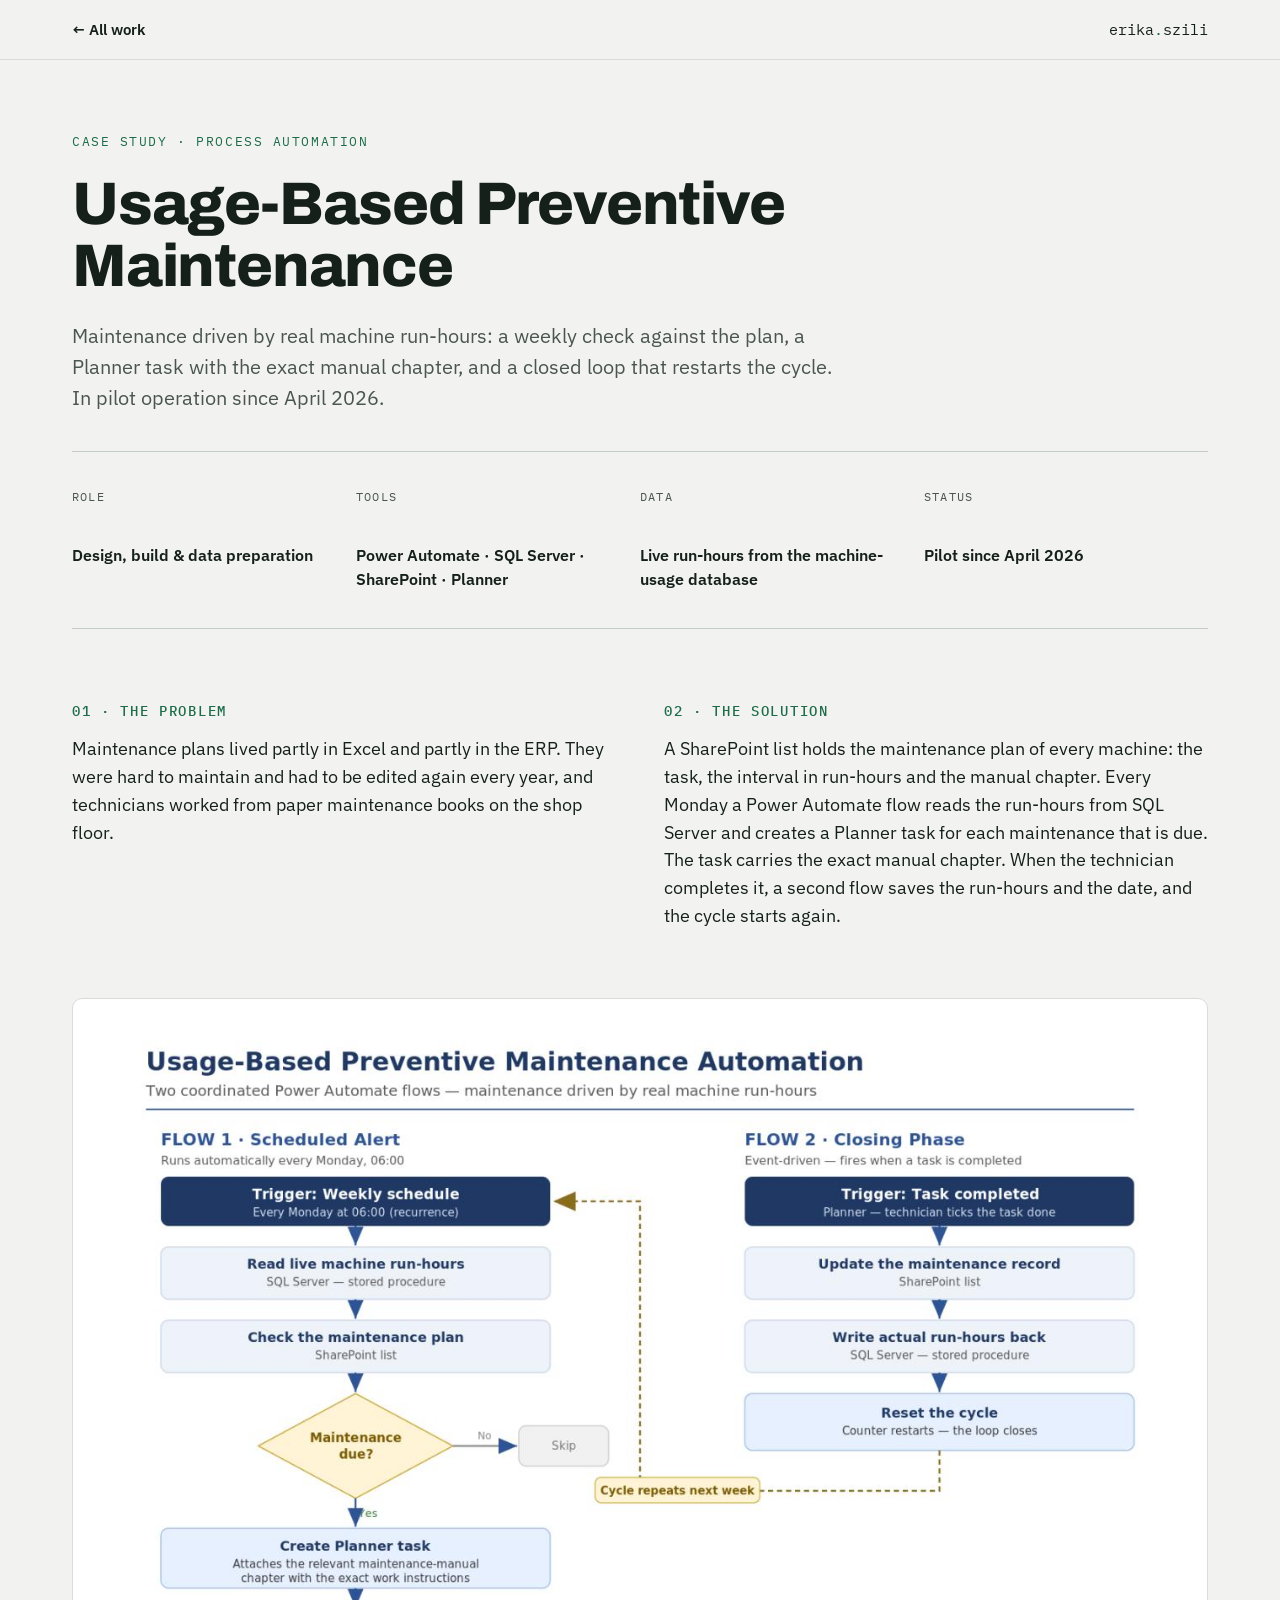
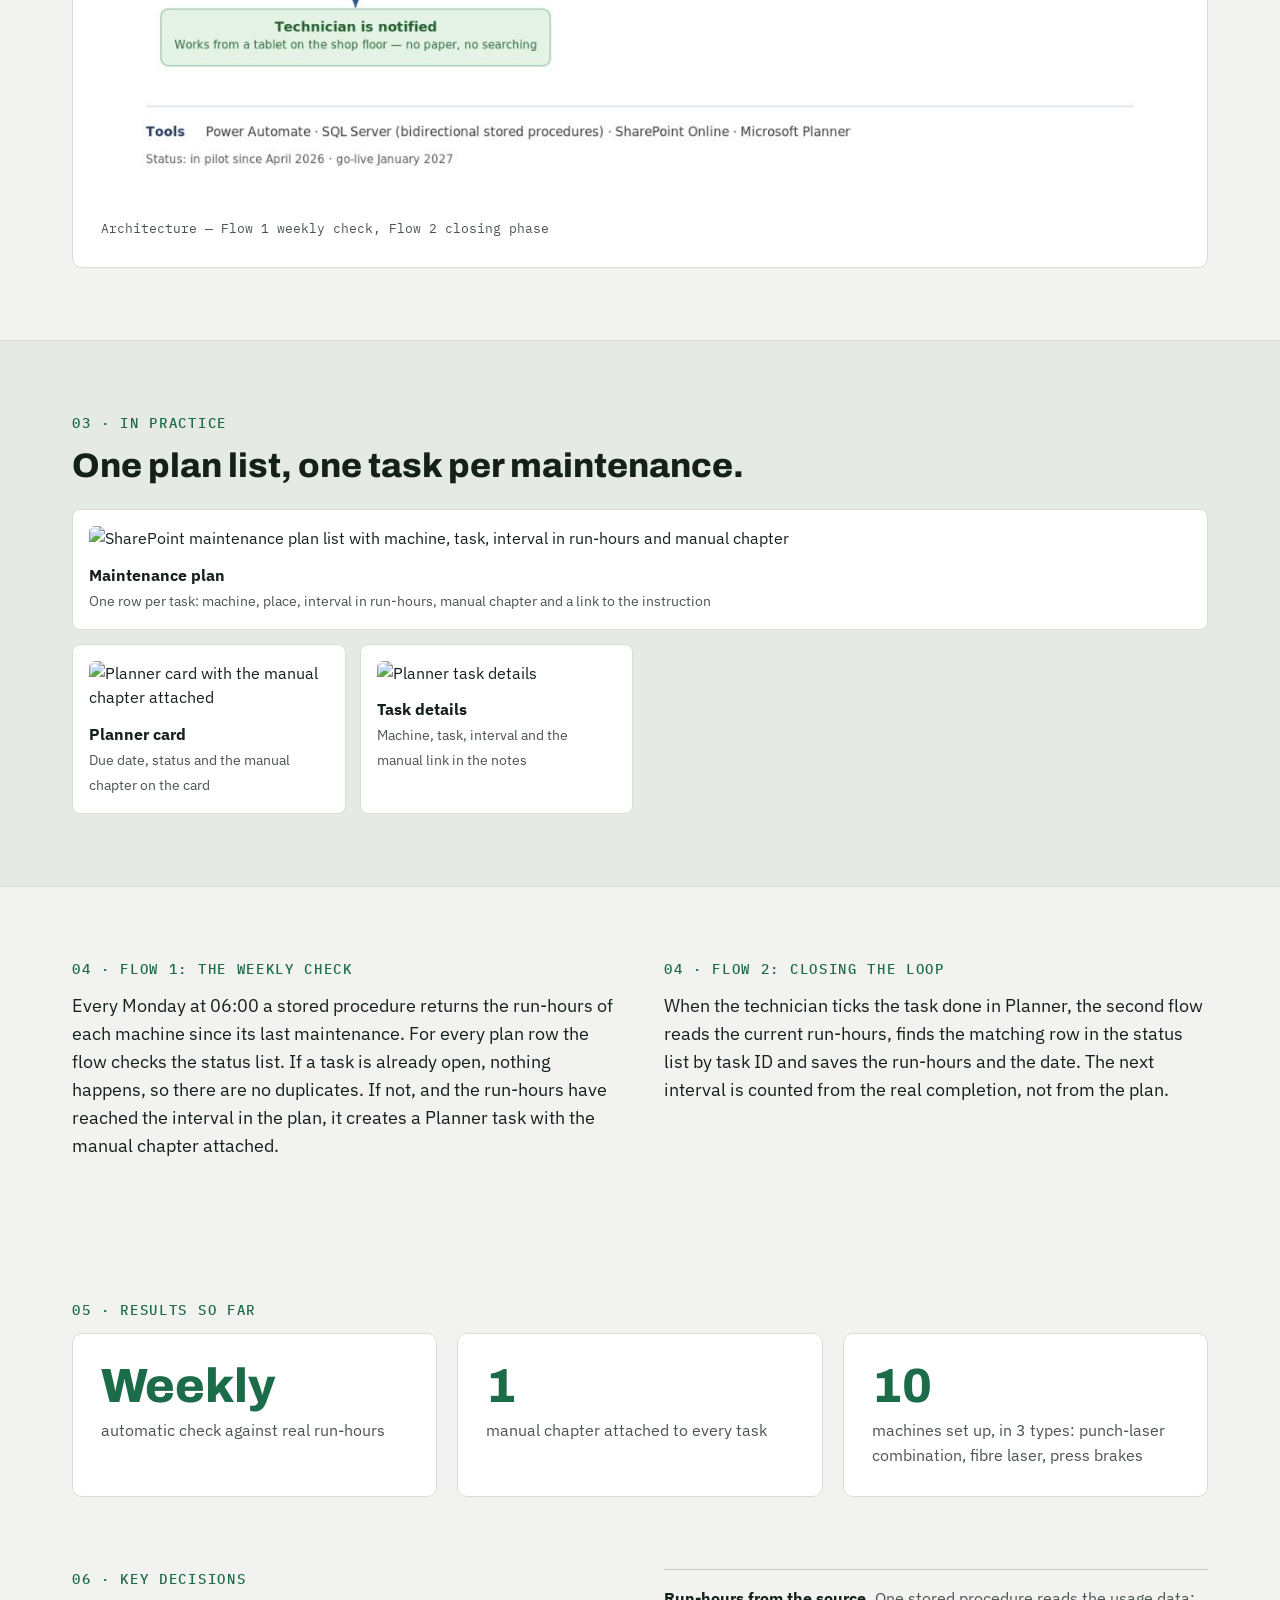
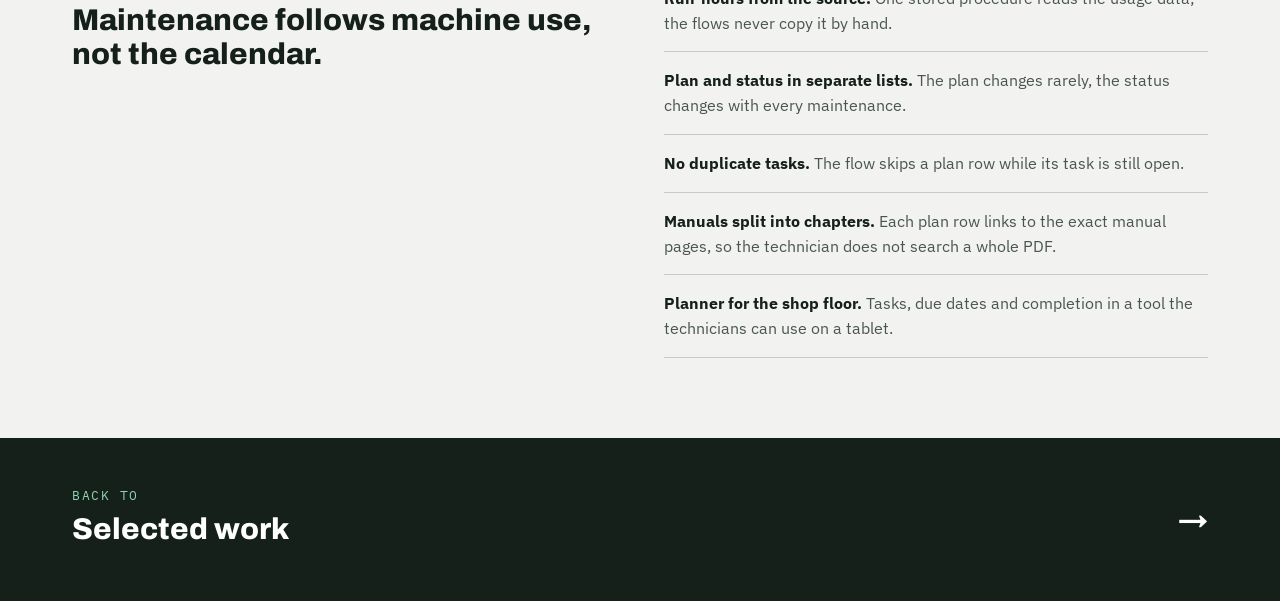
==== maintenance.html @ ba459b0c "Add files via upload" ====
<!doctype html>
<html lang="en">
<head>
<meta charset="utf-8">
<meta name="viewport" content="width=device-width, initial-scale=1">
<title>Usage-Based Preventive Maintenance – Erika Szili</title>
<meta name="description" content="Case study: two Power Automate flows that create maintenance tasks from real machine run-hours, with the exact manual chapter attached, in pilot operation since April 2026.">
<link rel="preconnect" href="https://fonts.googleapis.com">
<link rel="preconnect" href="https://fonts.gstatic.com" crossorigin>
<link href="https://fonts.googleapis.com/css2?family=Archivo:wght@600;800&family=IBM+Plex+Mono:wght@500&family=IBM+Plex+Sans:wght@400;500;600&display=swap" rel="stylesheet">
<link rel="stylesheet" href="style.css">
</head>
<body>

<header class="top">
<div class="wrap">
<a href="index.html#work" class="logo" style="font-family:'IBM Plex Sans',sans-serif;font-weight:600">← All work</a>
<a href="index.html" class="logo">erika<span>.</span>szili</a>
</div>
</header>

<main>
<div class="wrap">
<section class="cs-hero">
<div class="eyebrow">Case study · Process automation</div>
<h1>Usage-Based Preventive Maintenance</h1>
<p class="lead">Maintenance driven by real machine run-hours: a weekly check against the plan, a Planner task with the exact manual chapter, and a closed loop that restarts the cycle. In pilot operation since April 2026.</p>
<div class="facts">
<div><div class="k">Role</div><div class="v">Design, build &amp; data preparation</div></div>
<div><div class="k">Tools</div><div class="v">Power Automate · SQL Server · SharePoint · Planner</div></div>
<div><div class="k">Data</div><div class="v">Live run-hours from the machine-usage database</div></div>
<div><div class="k">Status</div><div class="v">Pilot since April 2026</div></div>
</div>
</section>

<section class="two">
<div>
<h2 class="label">01 · The problem</h2>
<p class="big">Maintenance plans lived partly in Excel and partly in the ERP. They were hard to maintain and had to be edited again every year, and technicians worked from paper maintenance books on the shop floor.</p>
</div>
<div>
<h2 class="label">02 · The solution</h2>
<p class="big">A SharePoint list holds the maintenance plan of every machine: the task, the interval in run-hours and the manual chapter. Every Monday a Power Automate flow reads the run-hours from SQL Server and creates a Planner task for each maintenance that is due. The task carries the exact manual chapter. When the technician completes it, a second flow saves the run-hours and the date, and the cycle starts again.</p>
</div>
</section>

<figure class="diagram">
<img src="assets/maintenance-flow.png" alt="Two flows: a weekly scheduled check that creates Planner tasks, and a closing flow that records the completed maintenance">
<figcaption>Architecture — Flow 1 weekly check, Flow 2 closing phase</figcaption>
</figure>
</div>

<section class="screens">
<div class="wrap">
<h2 class="label">03 · In practice</h2>
<p class="big">One plan list, one task per maintenance.</p>
<div class="grid4">
<div style="grid-column:1/-1"><img src="assets/app-plan.png" alt="SharePoint maintenance plan list with machine, task, interval in run-hours and manual chapter" loading="lazy" style="width:100%;display:block;border-radius:6px;margin-bottom:12px"><b>Maintenance plan</b><span>One row per task: machine, place, interval in run-hours, manual chapter and a link to the instruction</span></div>
<div><img src="assets/app-card.png" alt="Planner card with the manual chapter attached" loading="lazy" style="width:100%;display:block;border-radius:6px;margin-bottom:12px"><b>Planner card</b><span>Due date, status and the manual chapter on the card</span></div>
<div><img src="assets/app-task.png" alt="Planner task details" loading="lazy" style="width:100%;display:block;border-radius:6px;margin-bottom:12px"><b>Task details</b><span>Machine, task, interval and the manual link in the notes</span></div>
</div>
</div>
</section>

<div class="wrap">
<section class="two" style="padding-top:72px">
<div>
<h2 class="label">04 · Flow 1: the weekly check</h2>
<p class="big">Every Monday at 06:00 a stored procedure returns the run-hours of each machine since its last maintenance. For every plan row the flow checks the status list. If a task is already open, nothing happens, so there are no duplicates. If not, and the run-hours have reached the interval in the plan, it creates a Planner task with the manual chapter attached.</p>
</div>
<div>
<h2 class="label">04 · Flow 2: closing the loop</h2>
<p class="big">When the technician ticks the task done in Planner, the second flow reads the current run-hours, finds the matching row in the status list by task ID and saves the run-hours and the date. The next interval is counted from the real completion, not from the plan.</p>
</div>
</section>

<section class="results">
<h2 class="label">05 · Results so far</h2>
<div class="stats">
<div class="stat"><div class="num">Weekly</div><div>automatic check against real run-hours</div></div>
<div class="stat"><div class="num">1</div><div>manual chapter attached to every task</div></div>
<div class="stat"><div class="num">10</div><div>machines set up, in 3 types: punch-laser combination, fibre laser, press brakes</div></div>
</div>
</section>

<section class="decisions">
<div>
<h2 class="label">06 · Key decisions</h2>
<div class="big">Maintenance follows machine use, not the calendar.</div>
</div>
<ul>
<li><b>Run-hours from the source.</b> <span>One stored procedure reads the usage data; the flows never copy it by hand.</span></li>
<li><b>Plan and status in separate lists.</b> <span>The plan changes rarely, the status changes with every maintenance.</span></li>
<li><b>No duplicate tasks.</b> <span>The flow skips a plan row while its task is still open.</span></li>
<li><b>Manuals split into chapters.</b> <span>Each plan row links to the exact manual pages, so the technician does not search a whole PDF.</span></li>
<li><b>Planner for the shop floor.</b> <span>Tasks, due dates and completion in a tool the technicians can use on a tablet.</span></li>
</ul>
</section>
</div>
</main>

<a class="next" href="index.html#work">
<div class="wrap">
<div><div class="eyebrow">Back to</div><div class="t">Selected work</div></div>
<div class="t">→</div>
</div>
</a>

</body>
</html>
---- style.css ----
:root{--accent:#1C6B49;--accent-dark:#124A32;--ink:#15201B;--muted:#4A5550;--bg:#F2F3F0;--line:#D9DDD8;--card:#FFFFFF}
*{box-sizing:border-box}
body{margin:0;background:var(--bg);color:var(--ink);font-family:'IBM Plex Sans','Segoe UI',sans-serif;font-size:16px;line-height:1.55}
a{color:var(--accent)}a:hover{color:var(--accent-dark)}
img{max-width:100%}
.wrap{max-width:1200px;margin:0 auto;padding:0 32px}
.mono{font-family:'IBM Plex Mono',monospace}
.eyebrow{font-family:'IBM Plex Mono',monospace;font-size:13px;letter-spacing:.12em;text-transform:uppercase;color:var(--accent)}
h1,h2,h3{font-family:'Archivo','Arial Narrow',sans-serif;margin:0}
header.top{border-bottom:1px solid var(--line)}
header.top .wrap{padding-top:18px;padding-bottom:18px;display:flex;align-items:center;justify-content:space-between;gap:24px;flex-wrap:wrap}
.logo{font-family:'IBM Plex Mono',monospace;font-size:15px;color:var(--ink);text-decoration:none}
.logo span{color:var(--accent)}
nav{display:flex;align-items:center;gap:28px;flex-wrap:wrap}
nav a{color:var(--ink);text-decoration:none;font-weight:500;display:inline-flex;align-items:center;min-height:44px}
.btn{display:inline-flex;align-items:center;min-height:48px;padding:0 24px;border-radius:6px;font-weight:600;text-decoration:none}
.btn-primary{background:var(--accent);color:#fff}.btn-primary:hover{background:var(--accent-dark);color:#fff}
.btn-ghost{border:1.5px solid var(--ink);color:var(--ink)}
.hero{padding:88px 0 72px;display:grid;grid-template-columns:repeat(auto-fit,minmax(min(340px,100%),1fr));gap:56px;align-items:center}
.hero h1{font-weight:800;font-size:clamp(36px,5vw,56px);line-height:1.04;letter-spacing:-.02em}
.hero p.lead{font-size:19px;color:var(--muted);max-width:560px;margin:0}
.stack{display:flex;flex-direction:column;gap:24px}
.row{display:flex;gap:14px;flex-wrap:wrap}
.panel{background:var(--card);border:1px solid var(--line);border-radius:10px;overflow:hidden}
.panel-head{padding:14px 22px;border-bottom:1px solid var(--line);font-family:'IBM Plex Mono',monospace;font-size:12px;letter-spacing:.1em;text-transform:uppercase;color:var(--muted)}
.skill{display:grid;grid-template-columns:56px 1fr;gap:16px;padding:22px;border-bottom:1px solid #E6E9E5}
.skill:last-of-type{border-bottom:0}
.skill .n{font-family:'IBM Plex Mono',monospace;font-size:22px;color:var(--accent)}
.skill h3{font-weight:600;font-size:20px}
.skill p{margin:4px 0 0;color:var(--muted);font-size:15px}
.certs{padding:14px 22px;background:var(--ink);color:#E8ECE8;display:flex;gap:18px;flex-wrap:wrap;font-family:'IBM Plex Mono',monospace;font-size:13px}
section.work{padding:24px 0 96px}
.work-head{border-top:2px solid var(--ink);padding-top:28px;margin-bottom:32px}
.work-head h2{font-weight:800;font-size:40px;letter-spacing:-.01em}
.cards{display:grid;grid-template-columns:repeat(auto-fit,minmax(min(340px,100%),1fr));gap:28px}
.card{display:flex;flex-direction:column;background:var(--card);border:1px solid var(--line);border-radius:10px;overflow:hidden;color:var(--ink);text-decoration:none}
a.card:hover{border-color:var(--accent)}
.card .thumb{background:#EEF1EC;padding:20px;border-bottom:1px solid var(--line)}
.card .thumb img{width:100%;display:block;border-radius:4px}
.card .body{padding:24px;display:flex;flex-direction:column;gap:12px}
.card .meta{display:flex;justify-content:space-between;gap:12px;flex-wrap:wrap;font-family:'IBM Plex Mono',monospace;font-size:12px;letter-spacing:.08em;text-transform:uppercase}
.card .meta .cat{color:var(--accent)}
.tag{color:#6B4A00;background:#F6E7C6;padding:2px 8px;border-radius:4px}
.card h3{font-weight:800;font-size:26px;line-height:1.15}
.card p{margin:0;color:var(--muted)}
.card .stackline{font-family:'IBM Plex Mono',monospace;font-size:13px;color:var(--muted)}
.card .cta{font-weight:600;color:var(--accent)}
.card .soon{font-weight:600;color:var(--muted)}
.about{background:var(--ink);color:#E8ECE8}
.about .wrap{padding-top:80px;padding-bottom:80px;display:grid;grid-template-columns:repeat(auto-fit,minmax(min(320px,100%),1fr));gap:48px}
.about .eyebrow{color:#8FD3AE}
.about h2{font-weight:800;font-size:36px;line-height:1.1;color:#fff;margin-top:16px}
.about p{margin:0 0 16px;font-size:17px;color:#C9D1CC}
footer.contact .wrap{padding-top:56px;padding-bottom:56px;display:flex;justify-content:space-between;align-items:center;gap:24px;flex-wrap:wrap}
footer.contact .big{font-family:'Archivo',sans-serif;font-weight:800;font-size:28px}
footer.contact .links{display:flex;gap:24px;flex-wrap:wrap;font-weight:600}
/* case study */
.cs-hero{padding:72px 0 40px;display:flex;flex-direction:column;gap:22px}
.cs-hero h1{font-weight:800;font-size:clamp(36px,5vw,60px);line-height:1.03;letter-spacing:-.02em;max-width:900px}
.cs-hero p.lead{font-size:20px;color:var(--muted);max-width:760px;margin:0}
.facts{display:grid;grid-template-columns:repeat(auto-fit,minmax(200px,1fr));margin-top:16px;border-top:1px solid #C5CBC5;border-bottom:1px solid #C5CBC5}
.facts div{padding:18px 20px 18px 0}
.facts .k{font-family:'IBM Plex Mono',monospace;font-size:12px;letter-spacing:.1em;text-transform:uppercase;color:var(--muted)}
.facts .v{font-weight:600}
.two{padding:32px 0 56px;display:grid;grid-template-columns:repeat(auto-fit,minmax(min(320px,100%),1fr));gap:48px}
.two p{margin:0 0 12px}
.two p.big{font-size:18px}
h2.label{font-family:'IBM Plex Mono',monospace;font-weight:500;font-size:14px;letter-spacing:.12em;text-transform:uppercase;color:var(--accent);margin-bottom:12px}
figure.diagram{margin:0 0 72px;background:#fff;border:1px solid var(--line);border-radius:10px;padding:28px}
figure.diagram img{width:100%;display:block}
figure.diagram figcaption{margin-top:14px;font-family:'IBM Plex Mono',monospace;font-size:13px;color:var(--muted)}
.screens{background:#E6EAE5;border-top:1px solid var(--line);border-bottom:1px solid var(--line)}
.screens .wrap{padding-top:72px;padding-bottom:72px}
.screens .big{font-family:'Archivo',sans-serif;font-weight:800;font-size:34px;line-height:1.12;margin:0 0 24px;max-width:700px}
.grid4{display:grid;grid-template-columns:repeat(auto-fit,minmax(220px,1fr));gap:14px}
.grid4 div{background:#fff;border:1px solid var(--line);border-radius:8px;padding:16px}
.grid4 b{display:block}
.grid4 span{font-size:14px;color:var(--muted)}
.results{padding:72px 0}
.stats{display:grid;grid-template-columns:repeat(auto-fit,minmax(240px,1fr));gap:20px}
.stat{background:#fff;border:1px solid var(--line);border-radius:10px;padding:28px}
.stat .num{font-family:'Archivo',sans-serif;font-weight:800;font-size:48px;line-height:1;color:var(--accent)}
.stat div:last-child{color:var(--muted);margin-top:8px}
.decisions{padding:0 0 80px;display:grid;grid-template-columns:repeat(auto-fit,minmax(min(320px,100%),1fr));gap:48px}
.decisions .big{font-family:'Archivo',sans-serif;font-weight:800;font-size:30px;line-height:1.15}
.decisions li{list-style:none;padding:16px 0;border-top:1px solid #C5CBC5}
.decisions li:last-child{border-bottom:1px solid #C5CBC5}
.decisions ul{margin:0;padding:0}
.decisions li span{color:var(--muted)}
a.next{display:block;background:var(--ink);color:#fff;text-decoration:none}
a.next .wrap{padding-top:48px;padding-bottom:48px;display:flex;justify-content:space-between;align-items:center;gap:24px;flex-wrap:wrap}
a.next .eyebrow{color:#8FD3AE}
a.next .t{font-family:'Archivo',sans-serif;font-weight:800;font-size:30px}
@media (max-width:600px){.wrap{padding:0 20px}.hero{padding:56px 0 48px}}
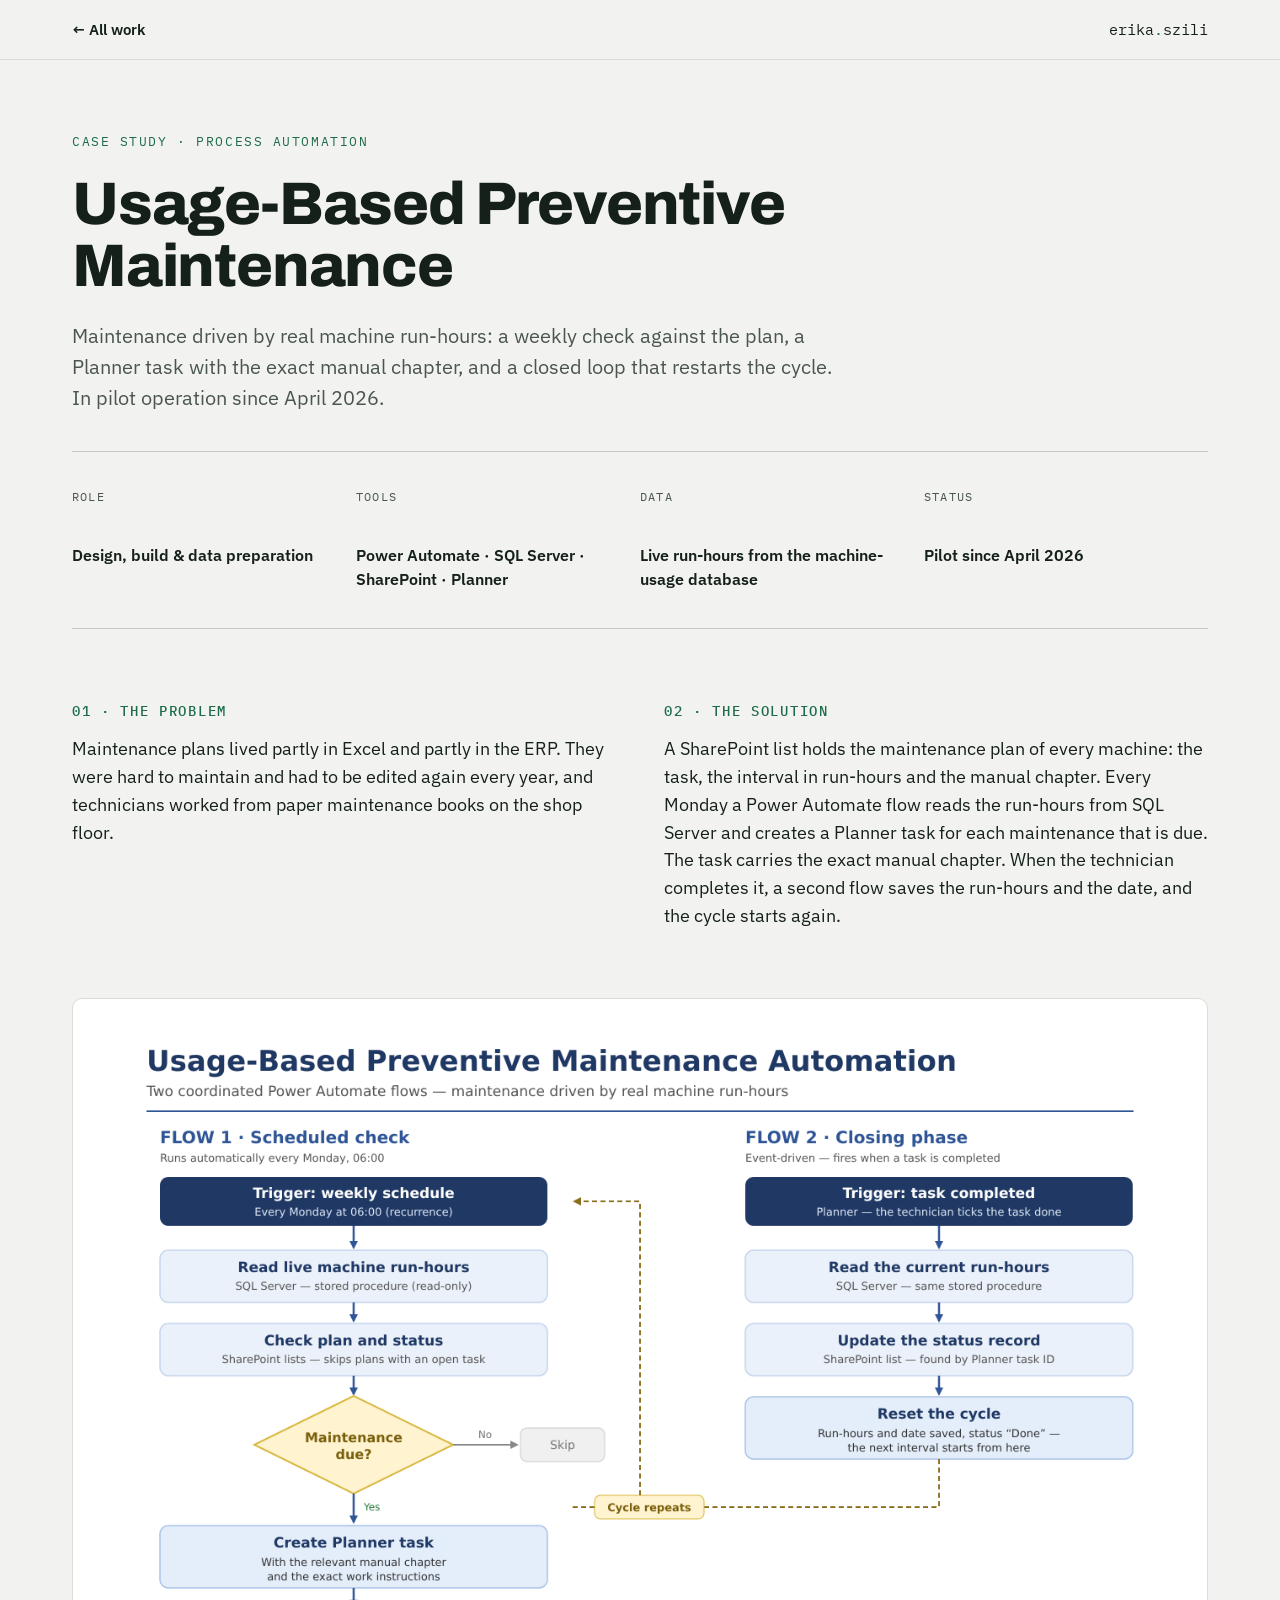
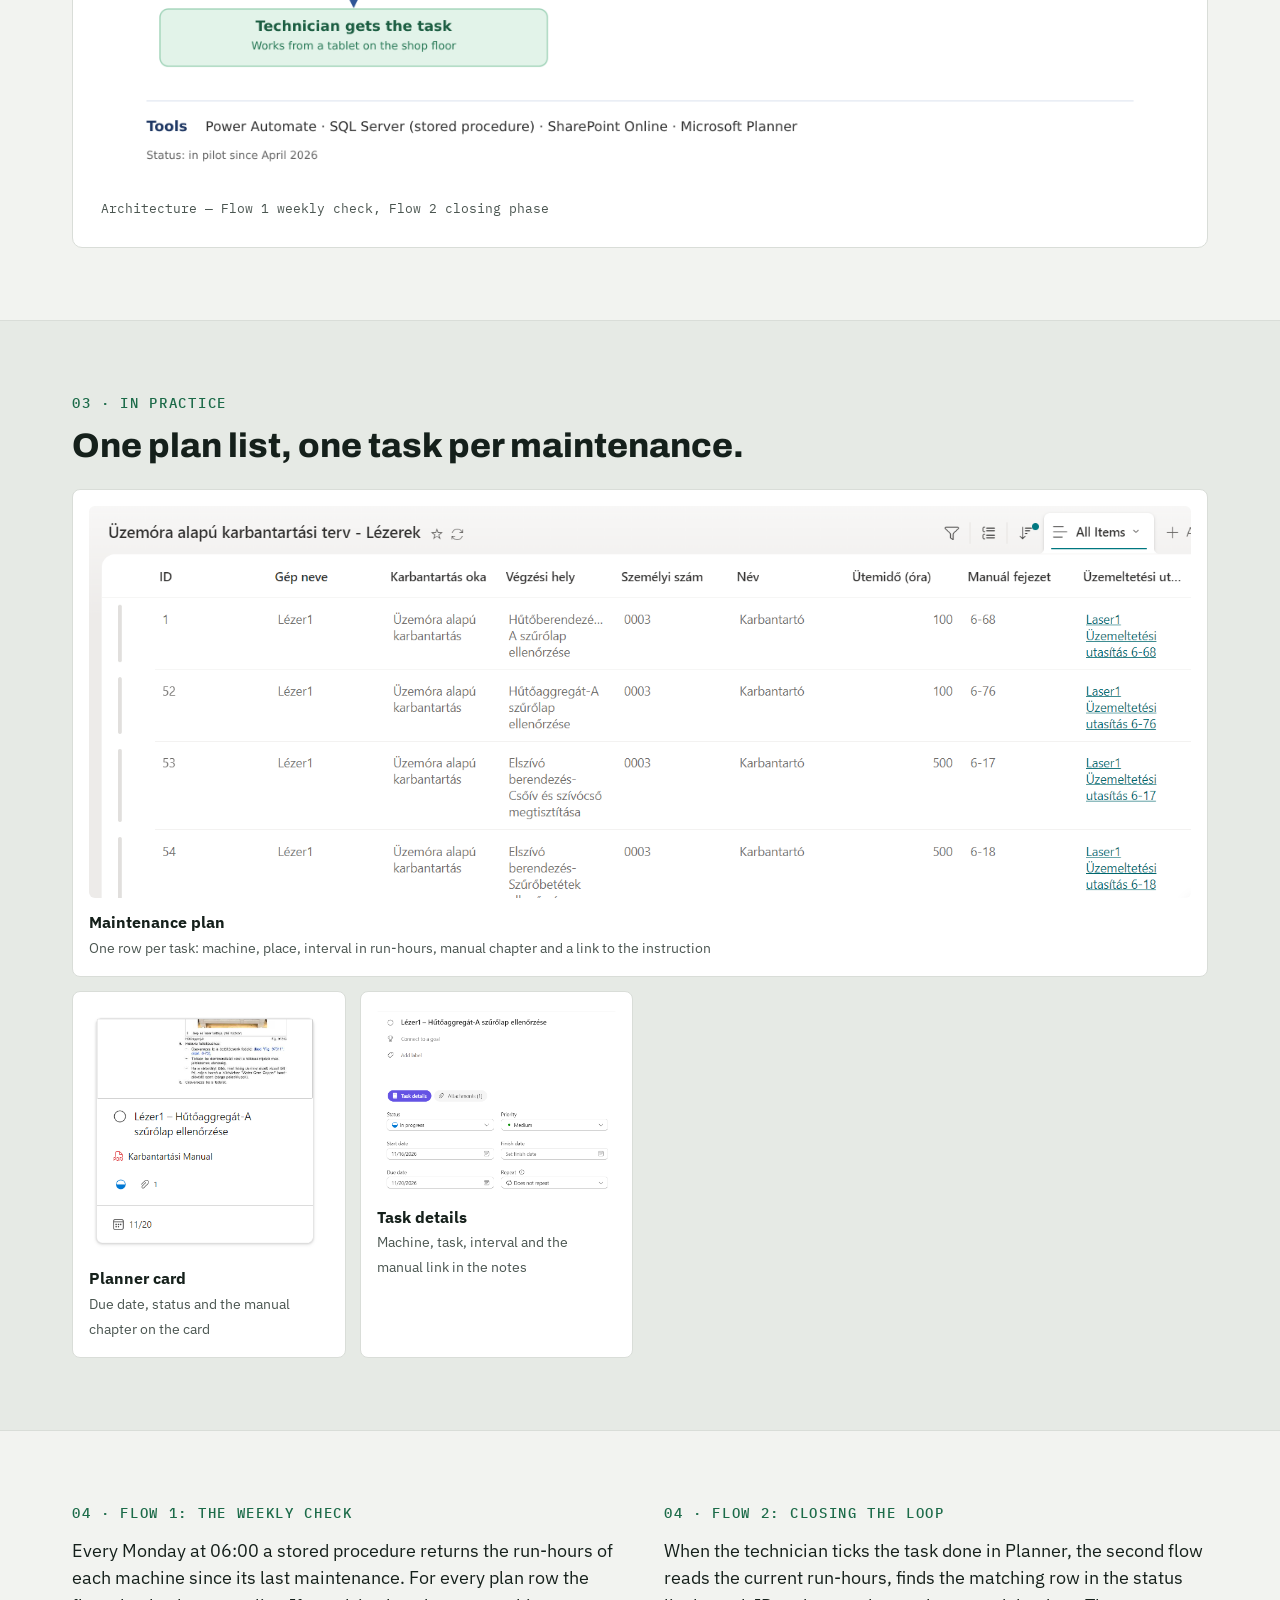
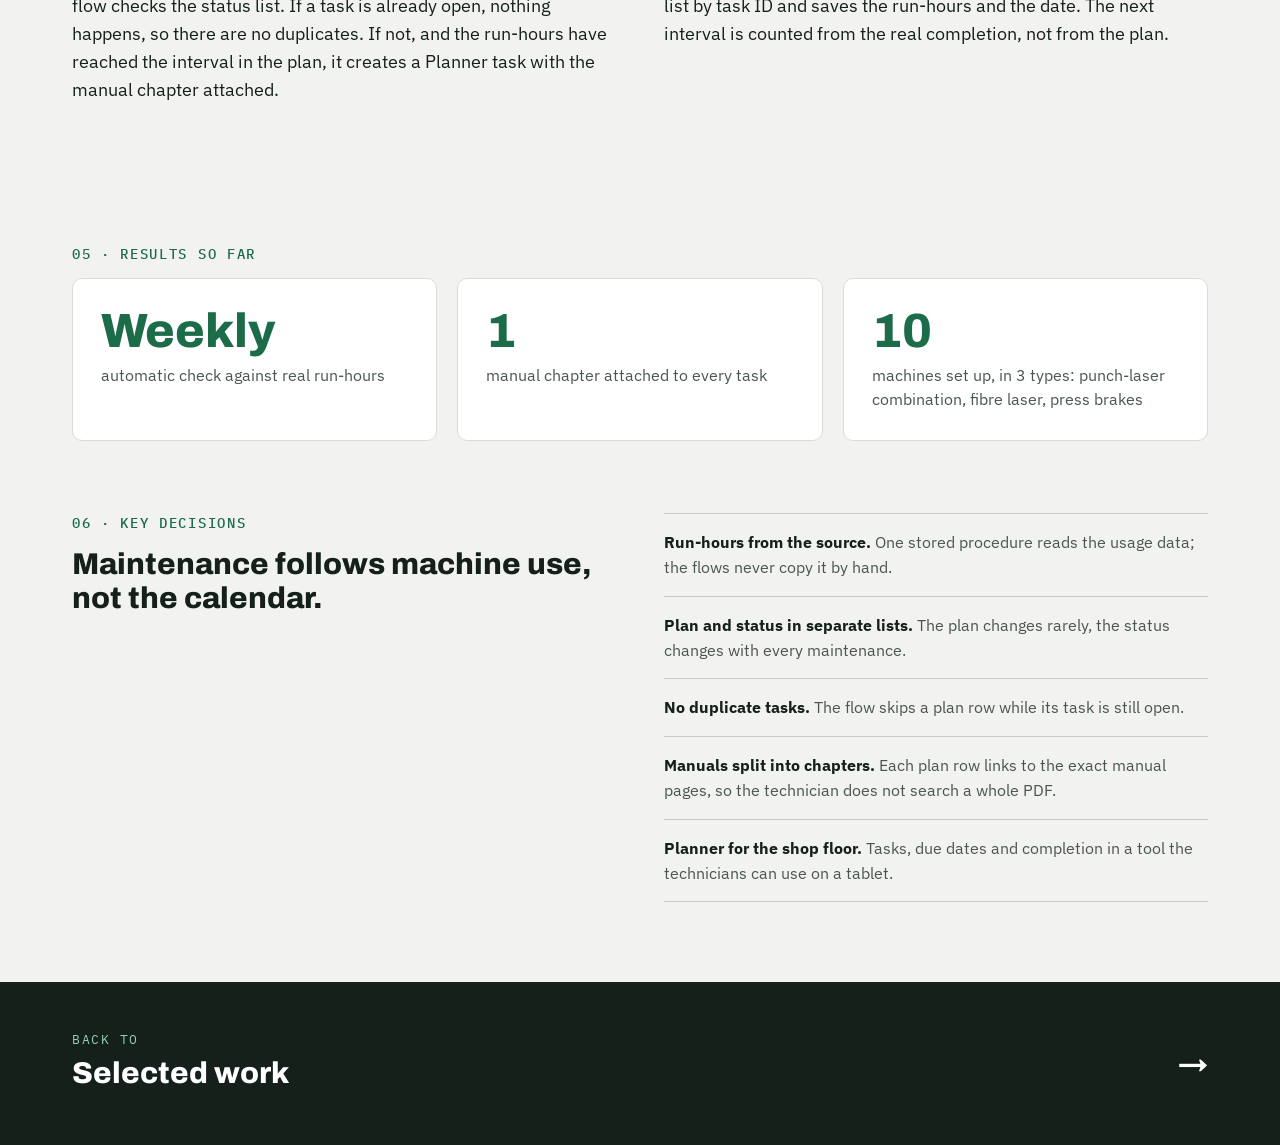
==== commit f89562b1: "Update title for maintenance HTML page" ====
--- a/maintenance.html
+++ b/maintenance.html
@@ -3,7 +3,7 @@
 <head>
 <meta charset="utf-8">
 <meta name="viewport" content="width=device-width, initial-scale=1">
-<title>Usage-Based Preventive Maintenance – Erika Szili</title>
+<title>Usage-Based Preventive Machine Maintenance – Erika Szili</title>
 <meta name="description" content="Case study: two Power Automate flows that create maintenance tasks from real machine run-hours, with the exact manual chapter attached, in pilot operation since April 2026.">
 <link rel="preconnect" href="https://fonts.googleapis.com">
 <link rel="preconnect" href="https://fonts.gstatic.com" crossorigin>
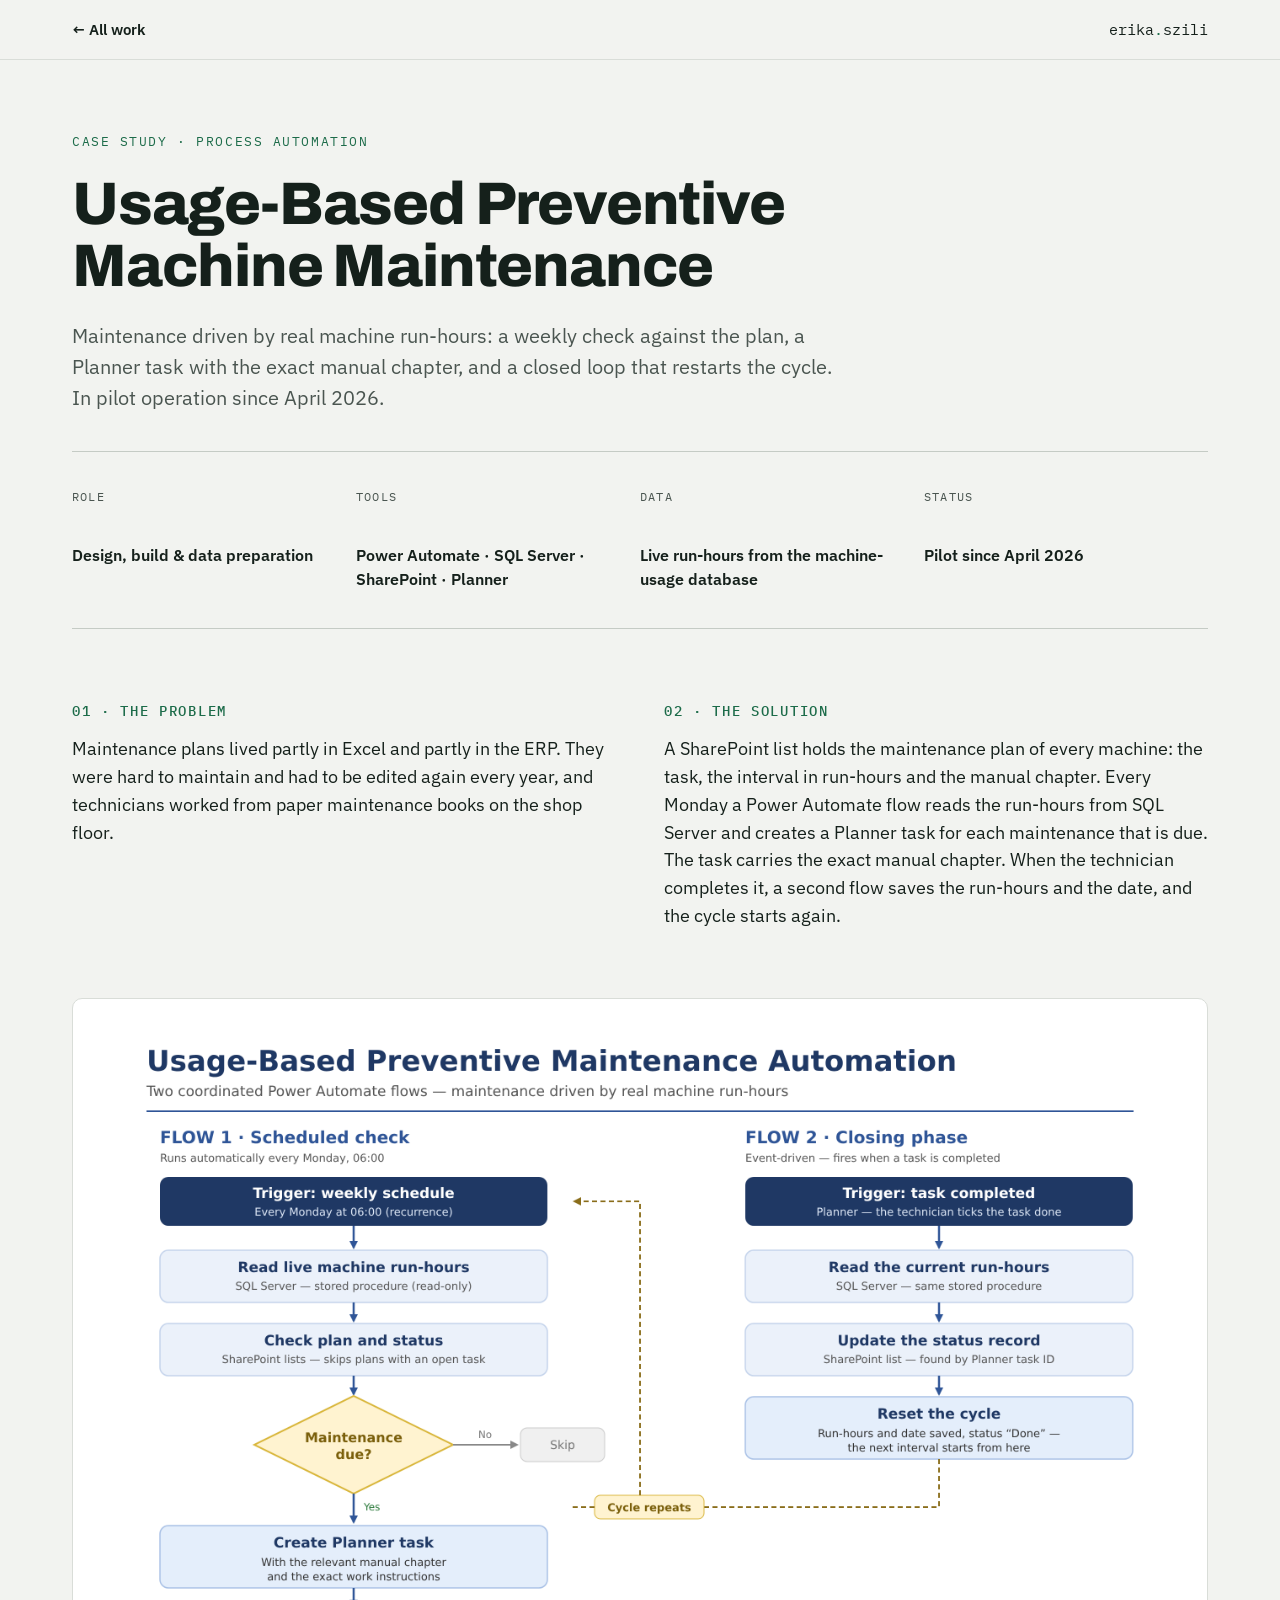
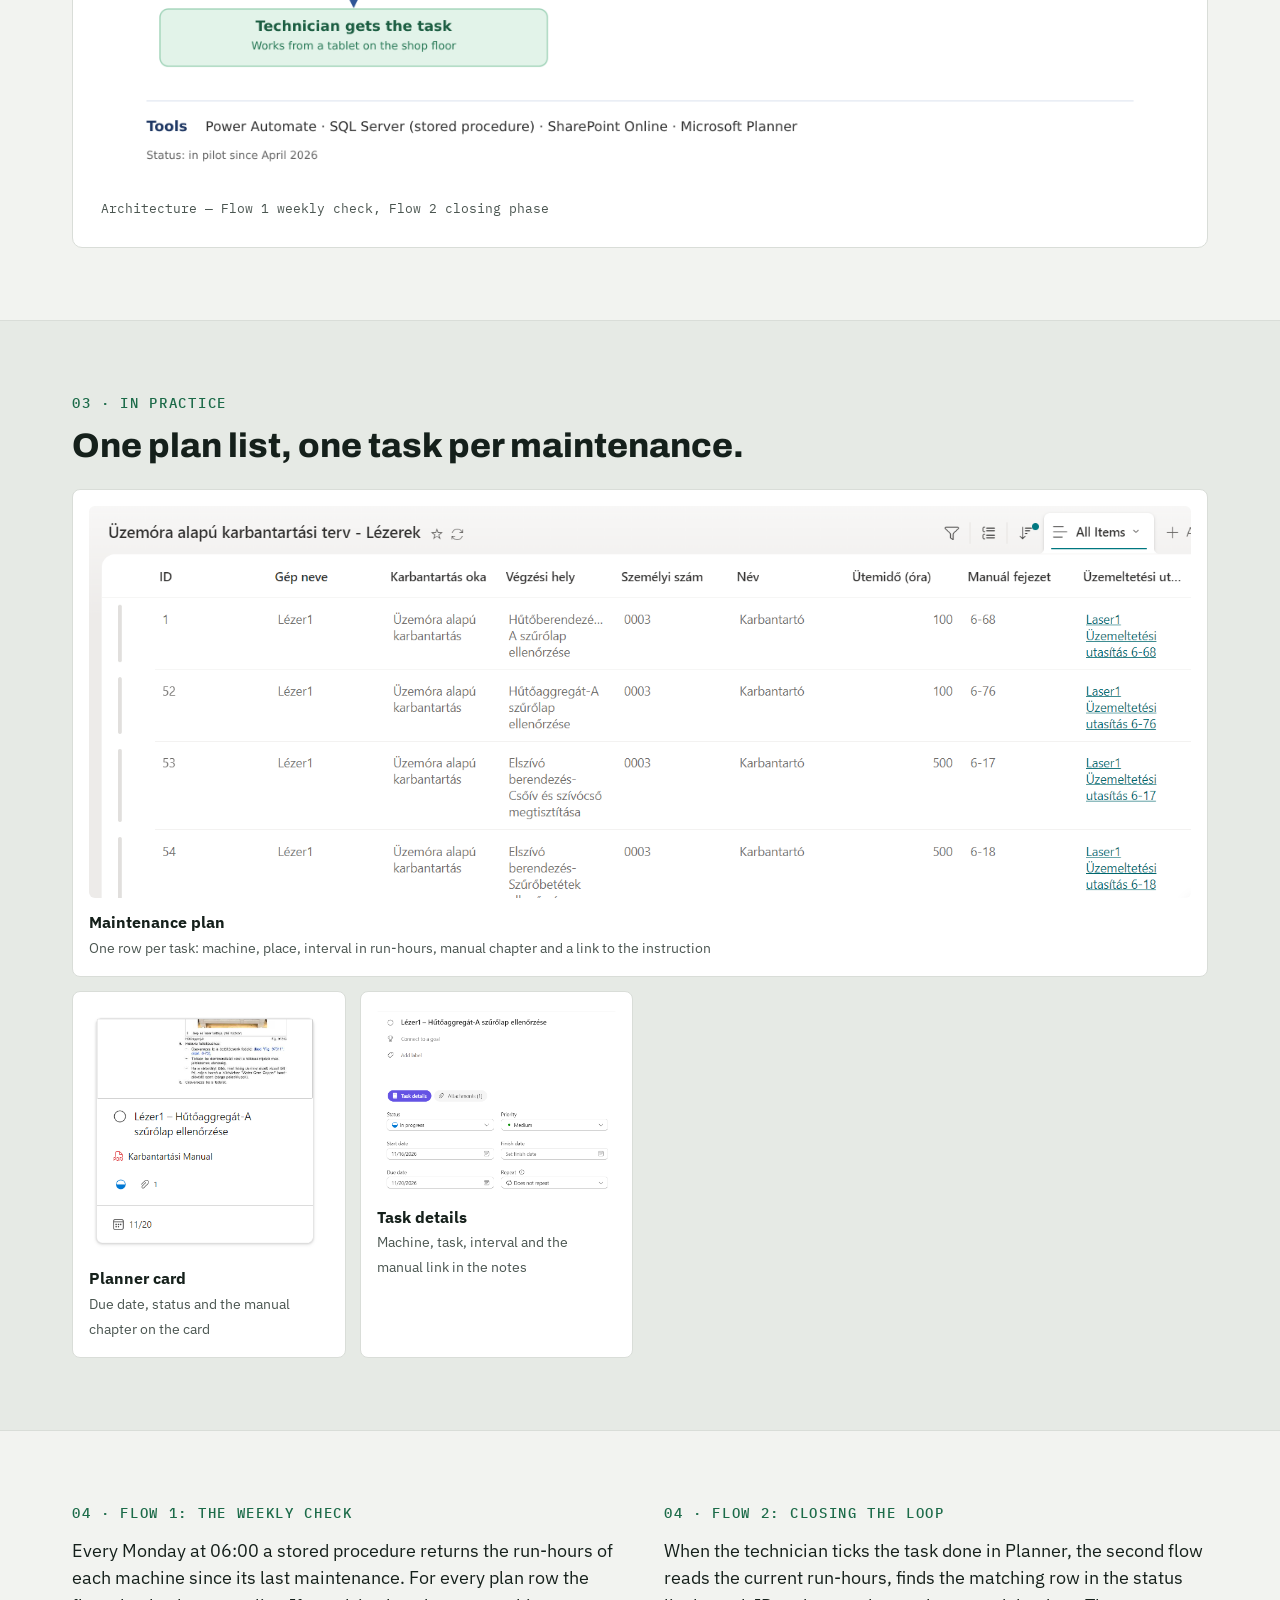
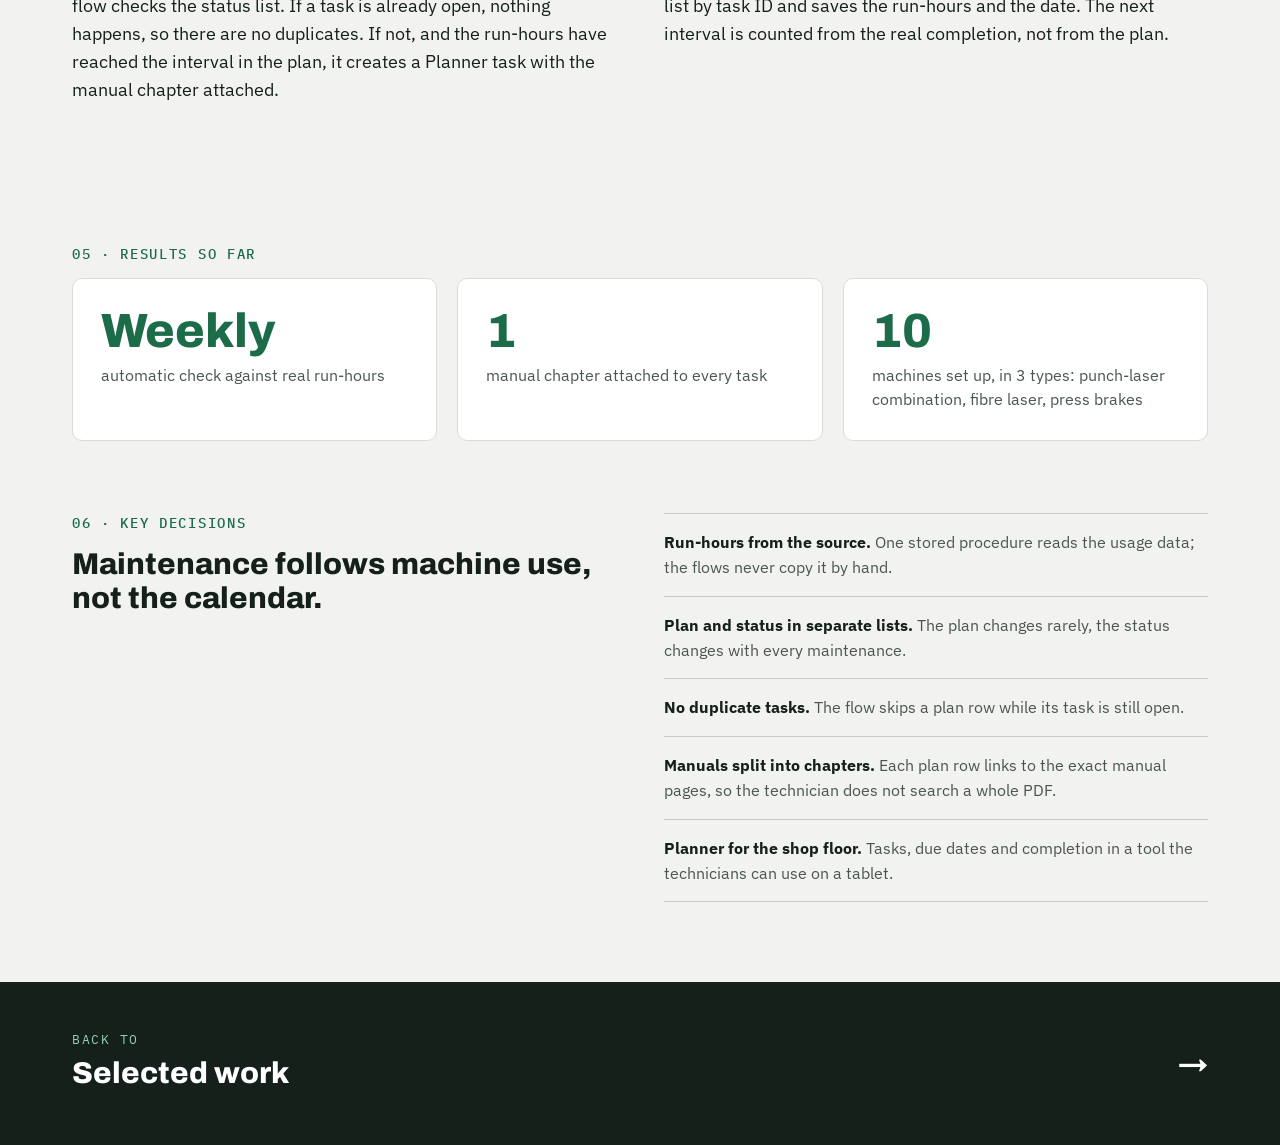
==== commit 904572d3: "Update heading for maintenance section" ====
--- a/maintenance.html
+++ b/maintenance.html
@@ -23,7 +23,7 @@
 <div class="wrap">
 <section class="cs-hero">
 <div class="eyebrow">Case study · Process automation</div>
-<h1>Usage-Based Preventive Maintenance</h1>
+<h1>Usage-Based Preventive Machine Maintenance</h1>
 <p class="lead">Maintenance driven by real machine run-hours: a weekly check against the plan, a Planner task with the exact manual chapter, and a closed loop that restarts the cycle. In pilot operation since April 2026.</p>
 <div class="facts">
 <div><div class="k">Role</div><div class="v">Design, build &amp; data preparation</div></div>
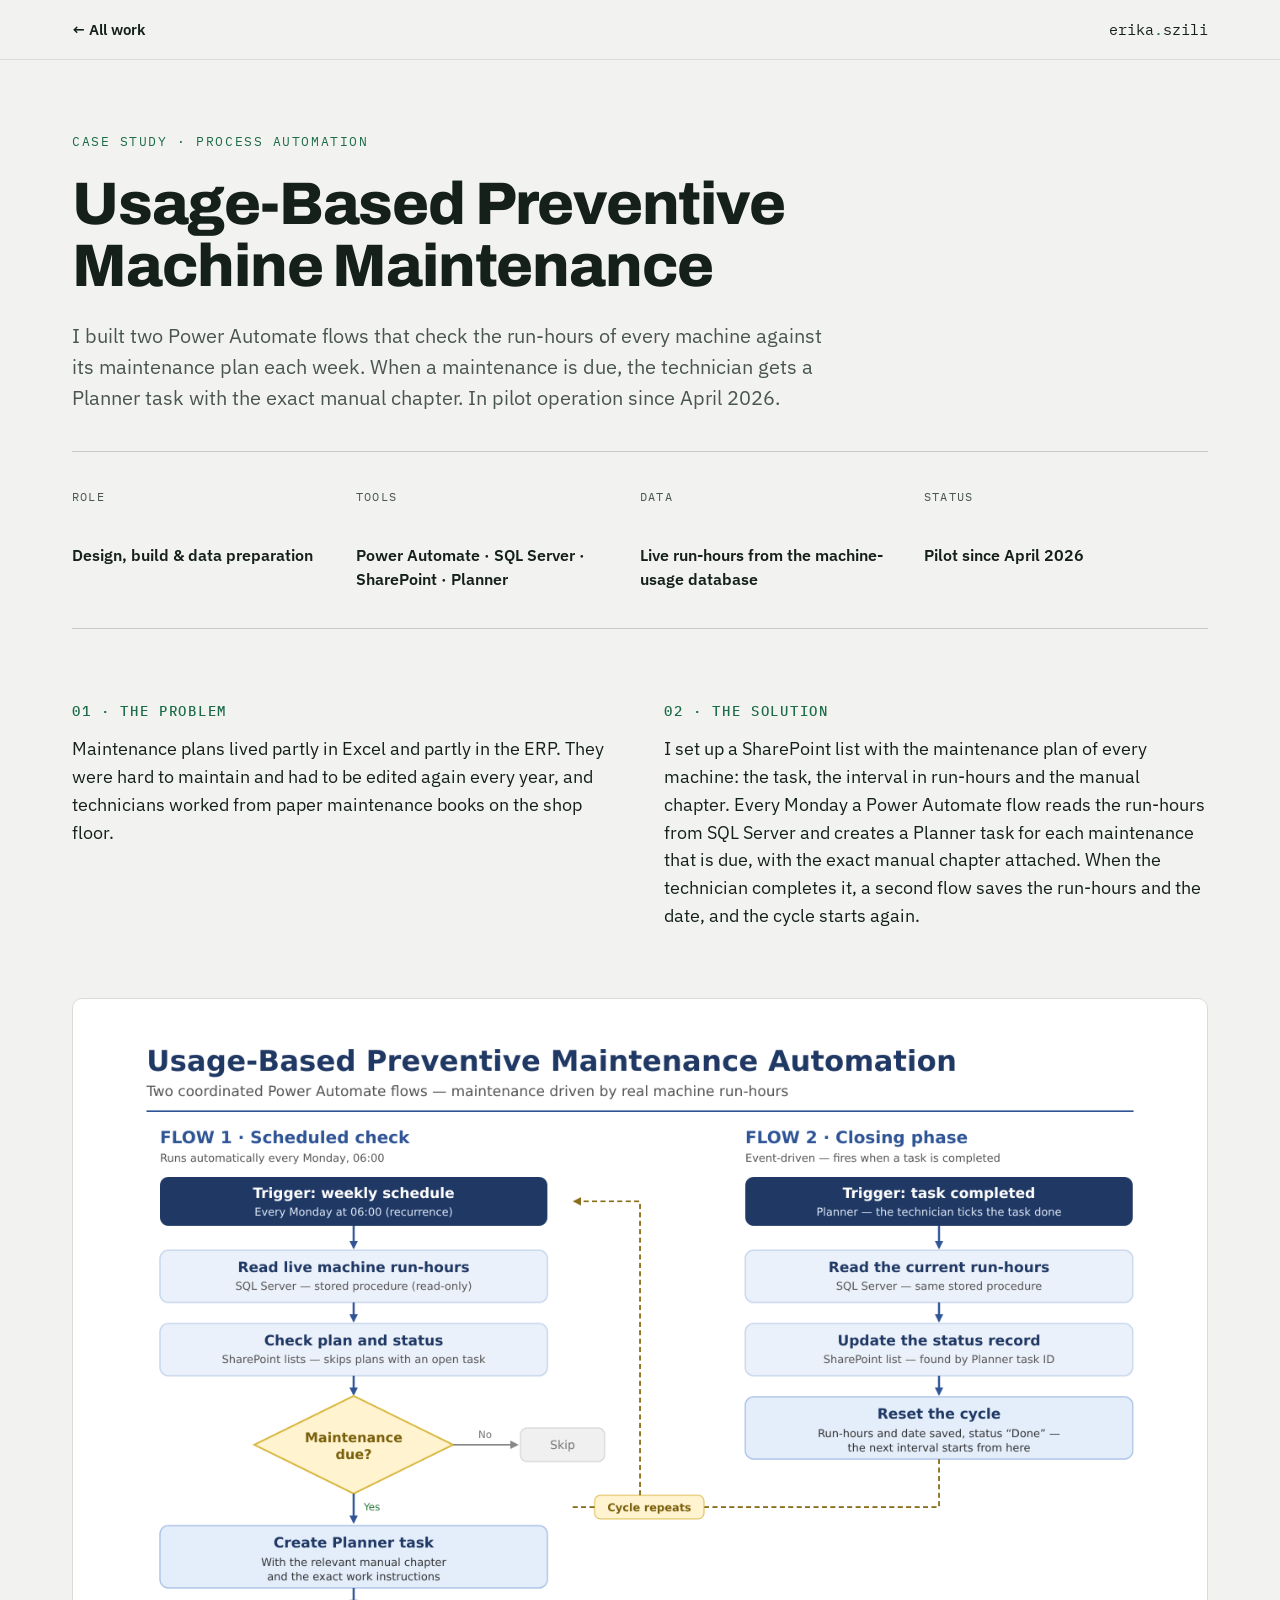
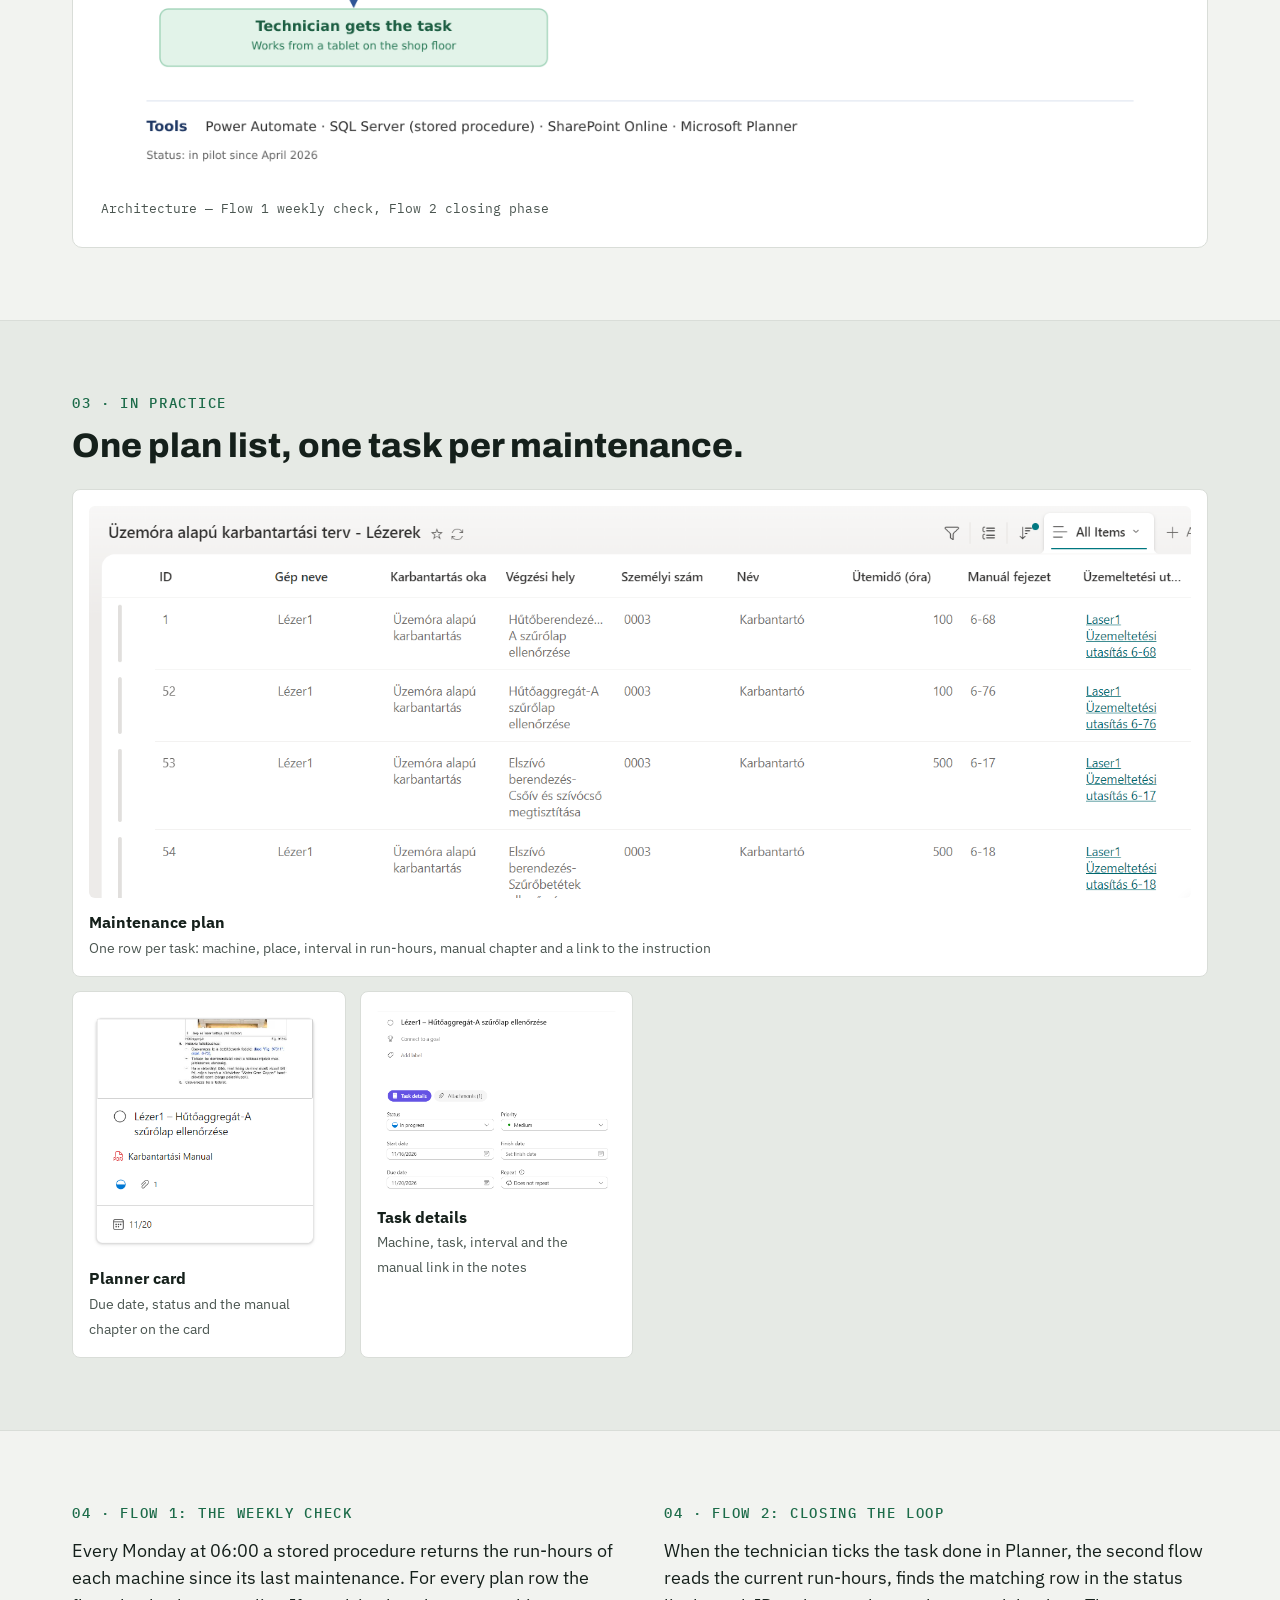
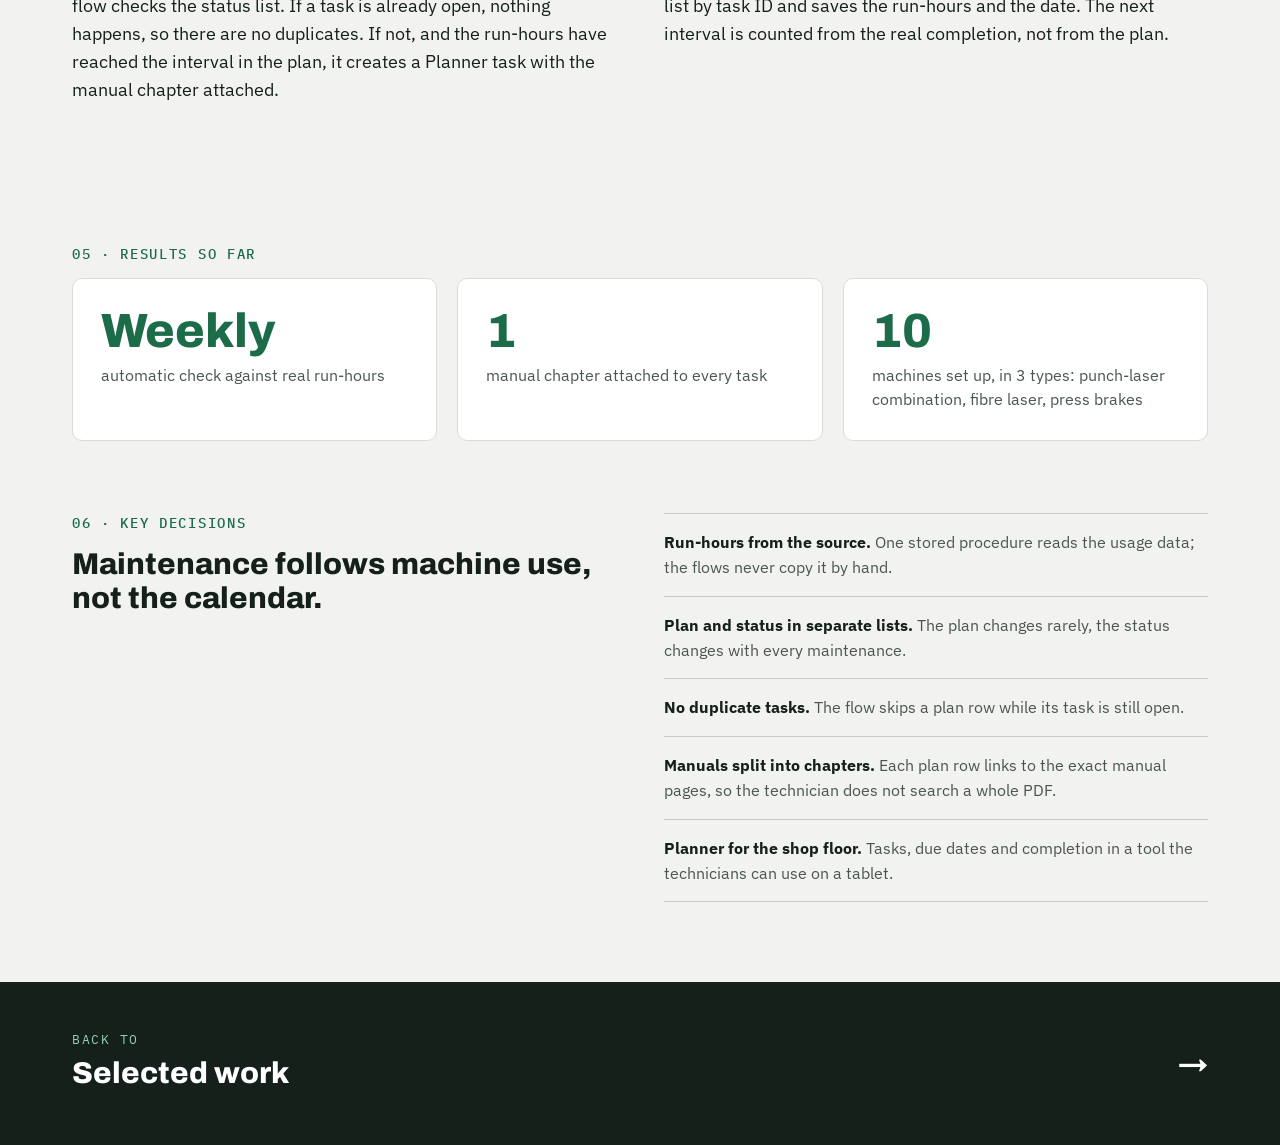
==== commit a3052f4e: "Add files via upload" ====
--- a/maintenance.html
+++ b/maintenance.html
@@ -24,7 +24,7 @@
 <section class="cs-hero">
 <div class="eyebrow">Case study · Process automation</div>
 <h1>Usage-Based Preventive Machine Maintenance</h1>
-<p class="lead">Maintenance driven by real machine run-hours: a weekly check against the plan, a Planner task with the exact manual chapter, and a closed loop that restarts the cycle. In pilot operation since April 2026.</p>
+<p class="lead">I built two Power Automate flows that check the run-hours of every machine against its maintenance plan each week. When a maintenance is due, the technician gets a Planner task with the exact manual chapter. In pilot operation since April 2026.</p>
 <div class="facts">
 <div><div class="k">Role</div><div class="v">Design, build &amp; data preparation</div></div>
 <div><div class="k">Tools</div><div class="v">Power Automate · SQL Server · SharePoint · Planner</div></div>
@@ -40,7 +40,7 @@
 </div>
 <div>
 <h2 class="label">02 · The solution</h2>
-<p class="big">A SharePoint list holds the maintenance plan of every machine: the task, the interval in run-hours and the manual chapter. Every Monday a Power Automate flow reads the run-hours from SQL Server and creates a Planner task for each maintenance that is due. The task carries the exact manual chapter. When the technician completes it, a second flow saves the run-hours and the date, and the cycle starts again.</p>
+<p class="big">I set up a SharePoint list with the maintenance plan of every machine: the task, the interval in run-hours and the manual chapter. Every Monday a Power Automate flow reads the run-hours from SQL Server and creates a Planner task for each maintenance that is due, with the exact manual chapter attached. When the technician completes it, a second flow saves the run-hours and the date, and the cycle starts again.</p>
 </div>
 </section>
 
